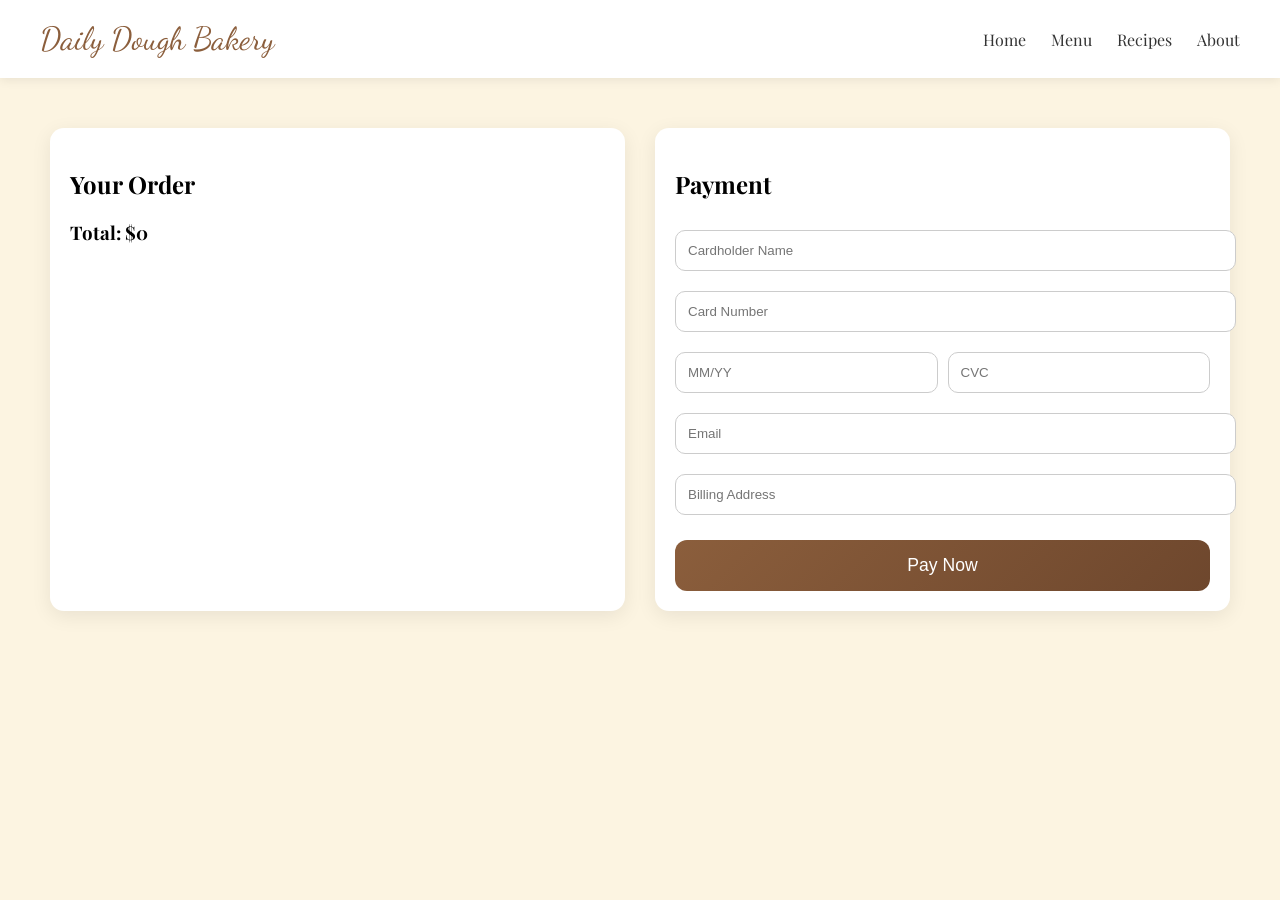
==== checkout.html @ 749f6821 "new project" ====
<!DOCTYPE html>
<html lang="en">
<head>
  <meta charset="UTF-8">
  <meta name="viewport" content="width=device-width, initial-scale=1.0">

  <title>Checkout - Daily Dough Bakery</title>

  <link rel="stylesheet" href="checkout.css">

  <link href="https://fonts.googleapis.com/css2?family=Playfair+Display&family=Dancing+Script&display=swap" rel="stylesheet">
</head>

<body>

<!-- NAVBAR -->
<nav class="navbar">

  <div class="nav-logo">
    Daily Dough Bakery
  </div>

  <div class="nav-links">
    <a href="index.html">Home</a>
    <a href="menu.html">Menu</a>
    <a href="recipes.html">Recipes</a>
    <a href="about.html">About</a>
  </div>

</nav>

<!-- CHECKOUT -->
<div class="checkout">

  <!-- SUMMARY -->
  <div class="summary">

    <h2>Your Order</h2>

    <div id="orderItems"></div>

    <div class="total">
      <h3 id="orderTotal">Total: $0</h3>
    </div>

  </div>

  <!-- PAYMENT -->
  <div class="payment">

    <h2>Payment</h2>

    <div class="card-ui">

      <input type="text" id="name" placeholder="Cardholder Name">
      <input type="text" id="cardNumber" placeholder="Card Number">

      <div class="row">
        <input type="text" id="expiry" placeholder="MM/YY">
        <input type="text" id="cvc" placeholder="CVC">
      </div>

      <input type="email" id="email" placeholder="Email">
      <input type="text" id="address" placeholder="Billing Address">

    </div>

    <button id="placeOrder">Pay Now</button>

  </div>

</div>

<!-- PROCESSING -->
<div id="processing" class="processing hidden">
  <div class="processing-box">
    <div class="spinner"></div>
    <h2>Processing Payment...</h2>
  </div>
</div>

<!-- CONFIRMATION -->
<div id="confirmation" class="popup hidden">

  <div class="popup-box">

    <h1>Order Confirmed 🎉</h1>

    <p>Your fresh bakery order is being prepared.</p>

    <button onclick="goHome()">Back to Home</button>

  </div>

</div>

<script src="checkout.js"></script>

</body>
</html>
---- checkout.css ----
body {
  margin: 0;
  font-family: 'Playfair Display', serif;
  background: #FCF4E1;
}

/* NAVBAR */
.navbar {
  display: flex;
  justify-content: space-between;
  align-items: center;

  padding: 20px 40px;

  background: white;

  box-shadow: 0 2px 10px rgba(0,0,0,0.08);
}

.nav-logo {
  font-family: 'Dancing Script', cursive;
  font-size: 2rem;
  color: #8b5e3c;
}

.nav-links {
  display: flex;
  gap: 25px;
}

.nav-links a {
  text-decoration: none;
  color: #333;
}

/* LAYOUT */
.checkout {
  display: flex;
  gap: 30px;

  padding: 50px;
}

.summary,
.payment {
  flex: 1;

  background: white;

  padding: 20px;

  border-radius: 14px;

  box-shadow: 0 5px 20px rgba(0,0,0,0.08);
}

.summary {
  position: sticky;
  top: 100px;
}

/* INPUTS */
input {
  width: 100%;

  padding: 12px;

  margin: 10px 0;

  border-radius: 10px;

  border: 1px solid #ccc;
}

.row {
  display: flex;
  gap: 10px;
}

.row input {
  flex: 1;
}

/* BUTTON */
#placeOrder {
  width: 100%;

  padding: 15px;

  background: linear-gradient(135deg, #8b5e3c, #6e472d);
  color: white;

  border: none;
  border-radius: 12px;

  cursor: pointer;

  font-size: 1.1rem;

  margin-top: 15px;

  transition: 0.3s ease;
}

#placeOrder:hover {
  transform: translateY(-2px);
  box-shadow: 0 10px 20px rgba(139,94,60,0.3);
}

/* ORDER ITEMS */
.order-item {
  border-bottom: 1px solid #eee;

  padding: 10px 0;
}

/* POPUP */
.popup {
  position: fixed;

  top: 0;
  left: 0;

  width: 100%;
  height: 100%;

  background: rgba(0,0,0,0.5);

  display: flex;

  justify-content: center;

  align-items: center;
}

.popup-box {
  background: white;

  padding: 40px;

  border-radius: 14px;

  text-align: center;
}

/* LOADING SCREEN */
.processing {
  position: fixed;

  top: 0;
  left: 0;

  width: 100%;
  height: 100%;

  background: rgba(0,0,0,0.6);

  display: flex;
  justify-content: center;
  align-items: center;
}

.processing-box {
  background: white;

  padding: 40px;

  border-radius: 16px;

  text-align: center;
}

.spinner {
  width: 40px;
  height: 40px;

  border: 4px solid #eee;
  border-top: 4px solid #8b5e3c;

  border-radius: 50%;

  margin: 0 auto 15px;

  animation: spin 1s linear infinite;
}

@keyframes spin {
  100% { transform: rotate(360deg); }
}

.hidden {
  display: none !important;
}
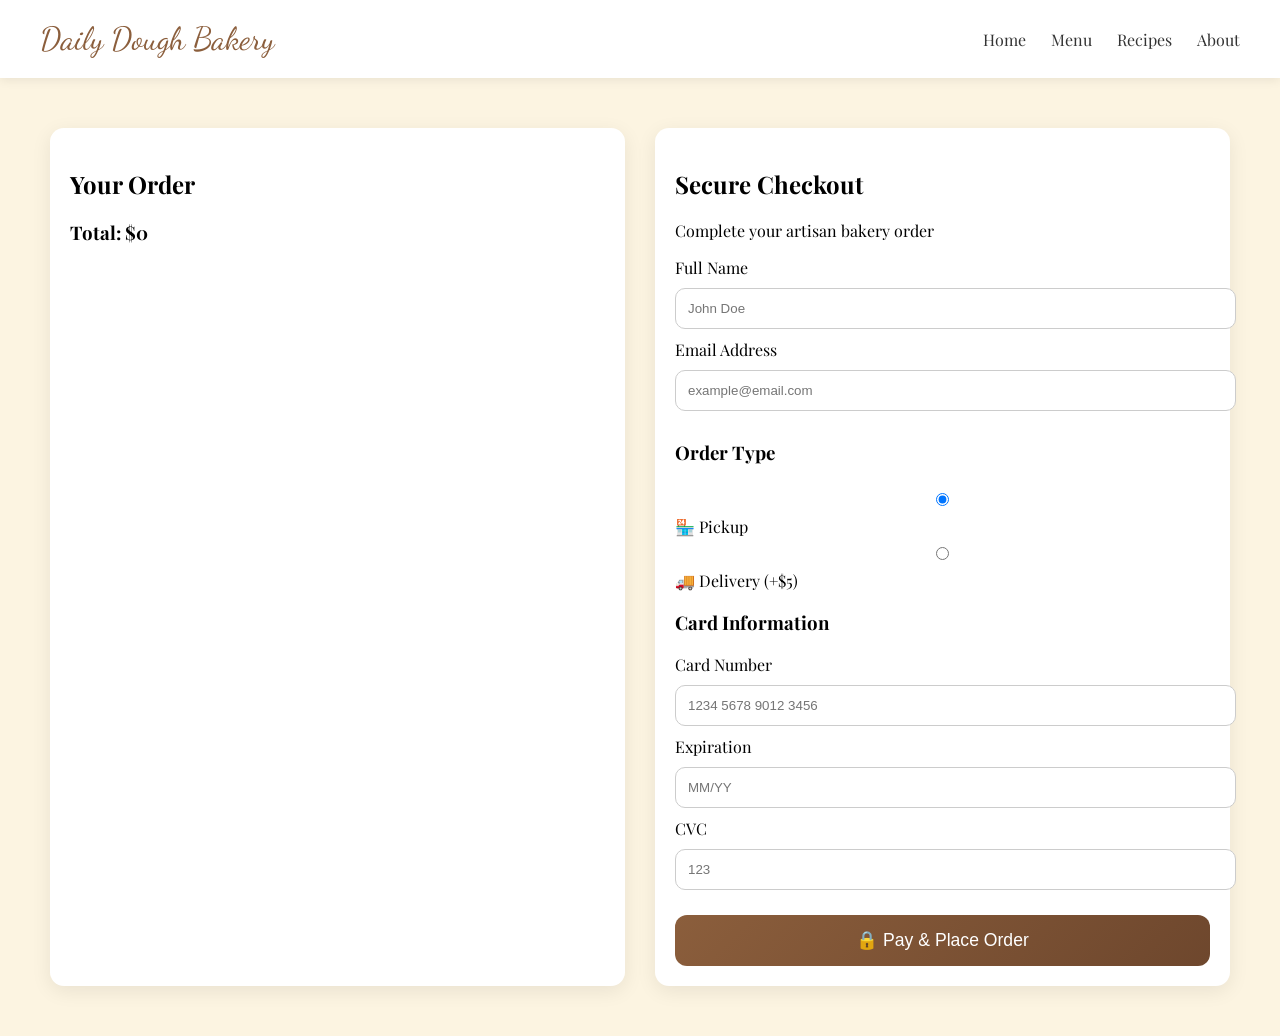
==== commit bd6ef663: "added delivery option" ====
--- a/checkout.html
+++ b/checkout.html
@@ -1,6 +1,7 @@
 <!DOCTYPE html>
 <html lang="en">
 <head>
+
   <meta charset="UTF-8">
   <meta name="viewport" content="width=device-width, initial-scale=1.0">
 
@@ -9,6 +10,7 @@
   <link rel="stylesheet" href="checkout.css">
 
   <link href="https://fonts.googleapis.com/css2?family=Playfair+Display&family=Dancing+Script&display=swap" rel="stylesheet">
+
 </head>
 
 <body>
@@ -32,7 +34,7 @@
 <!-- CHECKOUT -->
 <div class="checkout">
 
-  <!-- SUMMARY -->
+  <!-- ORDER SUMMARY -->
   <div class="summary">
 
     <h2>Your Order</h2>
@@ -48,35 +50,129 @@
   <!-- PAYMENT -->
   <div class="payment">
 
-    <h2>Payment</h2>
-
-    <div class="card-ui">
-
-      <input type="text" id="name" placeholder="Cardholder Name">
-      <input type="text" id="cardNumber" placeholder="Card Number">
-
-      <div class="row">
-        <input type="text" id="expiry" placeholder="MM/YY">
-        <input type="text" id="cvc" placeholder="CVC">
+    <h2>Secure Checkout</h2>
+
+    <p class="checkout-subtitle">
+      Complete your artisan bakery order
+    </p>
+
+    <!-- CUSTOMER INFO -->
+    <div class="input-group">
+
+      <label>Full Name</label>
+      <input type="text" id="name" placeholder="John Doe">
+
+    </div>
+
+    <div class="input-group">
+
+      <label>Email Address</label>
+      <input type="email" id="email" placeholder="example@email.com">
+
+    </div>
+
+    <!-- DELIVERY -->
+    <h3>Order Type</h3>
+
+    <div class="delivery-options">
+
+      <label class="delivery-card">
+
+        <input
+          type="radio"
+          name="deliveryType"
+          value="pickup"
+          checked
+        >
+
+        <span>🏪 Pickup</span>
+
+      </label>
+
+      <label class="delivery-card">
+
+        <input
+          type="radio"
+          name="deliveryType"
+          value="delivery"
+        >
+
+        <span>🚚 Delivery (+$5)</span>
+
+      </label>
+
+    </div>
+
+    <!-- DELIVERY INFO -->
+    <div id="deliveryInfo" class="hidden">
+
+      <div class="input-group">
+
+        <label>Delivery Address</label>
+
+        <input
+          type="text"
+          id="address"
+          placeholder="123 Main Street"
+        >
+
       </div>
 
-      <input type="email" id="email" placeholder="Email">
-      <input type="text" id="address" placeholder="Billing Address">
-
-    </div>
-
-    <button id="placeOrder">Pay Now</button>
-
-  </div>
-
-</div>
-
-<!-- PROCESSING -->
-<div id="processing" class="processing hidden">
-  <div class="processing-box">
-    <div class="spinner"></div>
-    <h2>Processing Payment...</h2>
-  </div>
+    </div>
+
+    <!-- PAYMENT -->
+    <h3>Card Information</h3>
+
+    <div class="card-box">
+
+      <div class="input-group">
+
+        <label>Card Number</label>
+
+        <input
+          type="text"
+          placeholder="1234 5678 9012 3456"
+        >
+
+      </div>
+
+      <div class="card-row">
+
+        <div class="input-group">
+
+          <label>Expiration</label>
+
+          <input
+            type="text"
+            placeholder="MM/YY"
+          >
+
+        </div>
+
+        <div class="input-group">
+
+          <label>CVC</label>
+
+          <input
+            type="text"
+            placeholder="123"
+          >
+
+        </div>
+
+      </div>
+
+    </div>
+
+    <!-- BUTTON -->
+    <button id="placeOrder">
+
+      🔒 Pay & Place Order
+
+    </button>
+
+  </div>
+
 </div>
 
 <!-- CONFIRMATION -->
@@ -84,17 +180,26 @@
 
   <div class="popup-box">
 
-    <h1>Order Confirmed 🎉</h1>
-
-    <p>Your fresh bakery order is being prepared.</p>
-
-    <button onclick="goHome()">Back to Home</button>
+    <div class="success-icon">
+      ✓
+    </div>
+
+    <h1>Order Confirmed</h1>
+
+    <p>
+      Your fresh artisan bread is now being prepared.
+    </p>
+
+    <button onclick="goHome()">
+      Back to Home
+    </button>
 
   </div>
 
 </div>
 
 <script src="checkout.js"></script>
+<script src="main.js"></script>
 
 </body>
 </html>
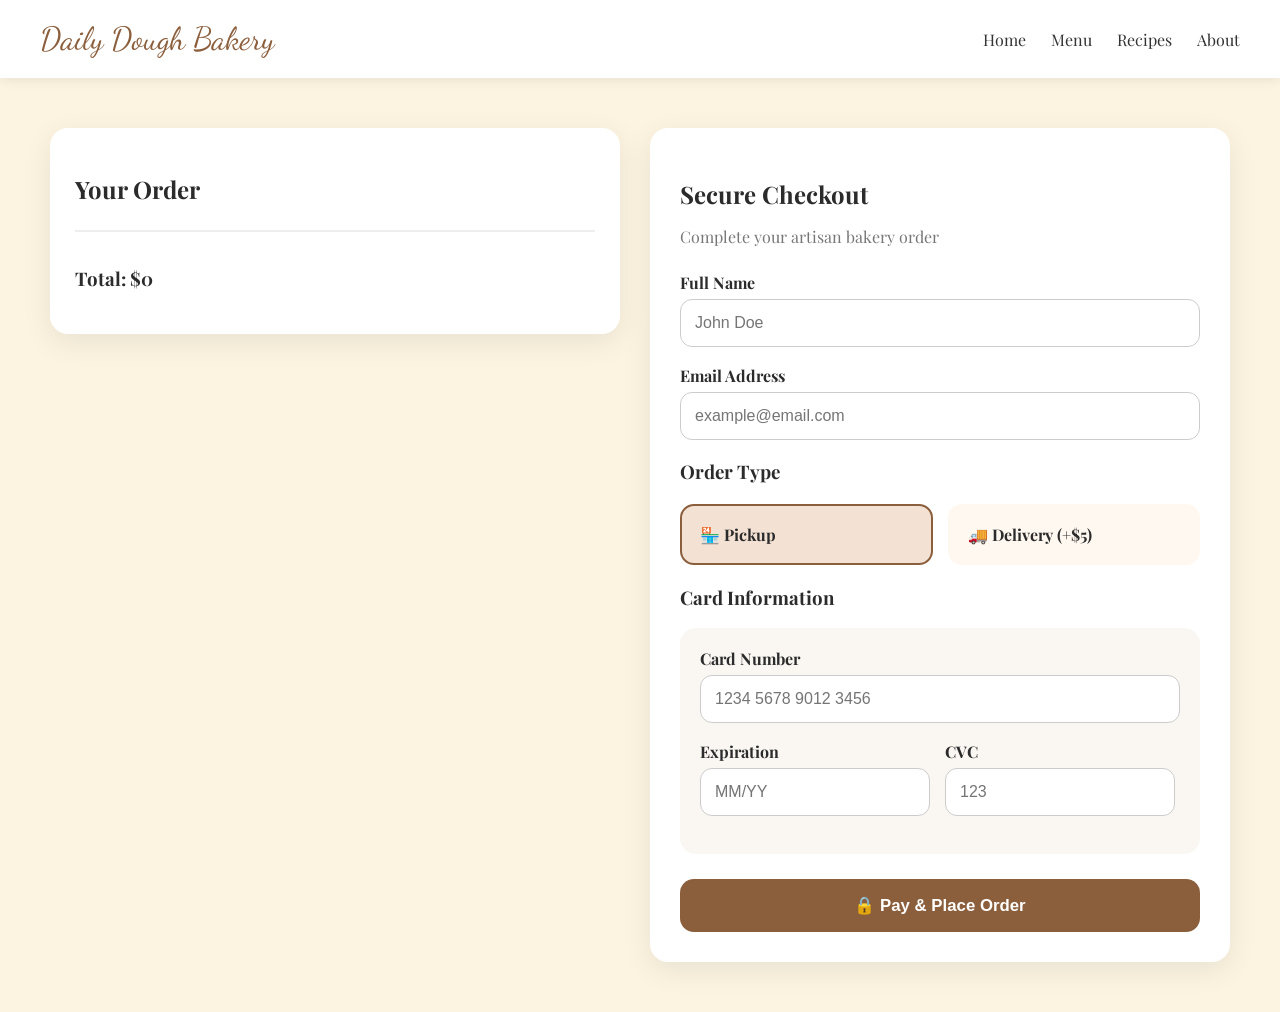
==== commit 0b42a1f3: "fixed the code" ====
--- a/checkout.html
+++ b/checkout.html
@@ -56,108 +56,65 @@
       Complete your artisan bakery order
     </p>
 
-    <!-- CUSTOMER INFO -->
+    <!-- NAME -->
     <div class="input-group">
-
       <label>Full Name</label>
       <input type="text" id="name" placeholder="John Doe">
-
     </div>
 
+    <!-- EMAIL -->
     <div class="input-group">
-
       <label>Email Address</label>
       <input type="email" id="email" placeholder="example@email.com">
-
     </div>
 
-    <!-- DELIVERY -->
+    <!-- DELIVERY OPTIONS -->
     <h3>Order Type</h3>
 
     <div class="delivery-options">
 
       <label class="delivery-card">
-
-        <input
-          type="radio"
-          name="deliveryType"
-          value="pickup"
-          checked
-        >
-
+        <input type="radio" name="deliveryType" value="pickup" checked>
         <span>🏪 Pickup</span>
-
       </label>
 
       <label class="delivery-card">
-
-        <input
-          type="radio"
-          name="deliveryType"
-          value="delivery"
-        >
-
+        <input type="radio" name="deliveryType" value="delivery">
         <span>🚚 Delivery (+$5)</span>
-
       </label>
 
     </div>
 
-    <!-- DELIVERY INFO -->
+    <!-- ADDRESS (hidden unless delivery) -->
     <div id="deliveryInfo" class="hidden">
 
       <div class="input-group">
-
         <label>Delivery Address</label>
-
-        <input
-          type="text"
-          id="address"
-          placeholder="123 Main Street"
-        >
-
+        <input type="text" id="address" placeholder="123 Main Street">
       </div>
 
     </div>
 
-    <!-- PAYMENT -->
+    <!-- CARD -->
     <h3>Card Information</h3>
 
     <div class="card-box">
 
       <div class="input-group">
-
         <label>Card Number</label>
-
-        <input
-          type="text"
-          placeholder="1234 5678 9012 3456"
-        >
-
+        <input type="text" placeholder="1234 5678 9012 3456">
       </div>
 
       <div class="card-row">
 
         <div class="input-group">
-
           <label>Expiration</label>
-
-          <input
-            type="text"
-            placeholder="MM/YY"
-          >
-
+          <input type="text" placeholder="MM/YY">
         </div>
 
         <div class="input-group">
-
           <label>CVC</label>
-
-          <input
-            type="text"
-            placeholder="123"
-          >
-
+          <input type="text" placeholder="123">
         </div>
 
       </div>
@@ -166,9 +123,7 @@
 
     <!-- BUTTON -->
     <button id="placeOrder">
-
       🔒 Pay & Place Order
-
     </button>
 
   </div>
@@ -180,26 +135,19 @@
 
   <div class="popup-box">
 
-    <div class="success-icon">
-      ✓
-    </div>
+    <div class="success-icon">✓</div>
 
     <h1>Order Confirmed</h1>
 
-    <p>
-      Your fresh artisan bread is now being prepared.
-    </p>
+    <p>Your fresh artisan bread is now being prepared.</p>
 
-    <button onclick="goHome()">
-      Back to Home
-    </button>
+    <button onclick="goHome()">Back to Home</button>
 
   </div>
 
 </div>
 
 <script src="checkout.js"></script>
-<script src="main.js"></script>
 
 </body>
 </html>
--- a/checkout.css
+++ b/checkout.css
@@ -1,8 +1,8 @@
-
 body {
   margin: 0;
   font-family: 'Playfair Display', serif;
   background: #FCF4E1;
+  color: #2b2b2b;
 }
 
 /* NAVBAR */
@@ -15,7 +15,12 @@
 
   background: white;
 
-  box-shadow: 0 2px 10px rgba(0,0,0,0.08);
+  box-shadow: 0 2px 12px rgba(0,0,0,0.08);
+
+  position: sticky;
+  top: 0;
+
+  z-index: 1000;
 }
 
 .nav-logo {
@@ -32,6 +37,11 @@
 .nav-links a {
   text-decoration: none;
   color: #333;
+  transition: 0.3s ease;
+}
+
+.nav-links a:hover {
+  color: #8b5e3c;
 }
 
 /* LAYOUT */
@@ -40,79 +50,198 @@
   gap: 30px;
 
   padding: 50px;
-}
-
-.summary,
+
+  align-items: flex-start;
+}
+
+/* SUMMARY */
+.summary {
+  flex: 1;
+
+  background: white;
+
+  padding: 25px;
+
+  border-radius: 18px;
+
+  position: sticky;
+  top: 100px;
+
+  box-shadow: 0 8px 30px rgba(0,0,0,0.08);
+}
+
+.summary h2 {
+  margin-bottom: 25px;
+}
+
+/* PAYMENT */
 .payment {
   flex: 1;
 
   background: white;
 
-  padding: 20px;
-
-  border-radius: 14px;
-
-  box-shadow: 0 5px 20px rgba(0,0,0,0.08);
-}
-
-.summary {
-  position: sticky;
-  top: 100px;
+  padding: 30px;
+
+  border-radius: 18px;
+
+  box-shadow: 0 8px 30px rgba(0,0,0,0.08);
+}
+
+.payment h2 {
+  margin-bottom: 5px;
+}
+
+.checkout-subtitle {
+  color: #777;
+  margin-bottom: 25px;
 }
 
 /* INPUTS */
+.input-group {
+  margin-bottom: 18px;
+}
+
+.input-group label {
+  display: block;
+
+  margin-bottom: 6px;
+
+  font-weight: bold;
+}
+
 input {
   width: 100%;
 
-  padding: 12px;
-
-  margin: 10px 0;
-
-  border-radius: 10px;
+  padding: 14px;
+
+  border-radius: 12px;
 
   border: 1px solid #ccc;
-}
-
-.row {
-  display: flex;
-  gap: 10px;
-}
-
-.row input {
+
+  font-size: 1rem;
+
+  box-sizing: border-box;
+
+  transition: 0.3s ease;
+}
+
+input:focus {
+  outline: none;
+
+  border-color: #8b5e3c;
+
+  box-shadow: 0 0 10px rgba(139,94,60,0.2);
+}
+
+/* DELIVERY */
+.delivery-options {
+  display: flex;
+  gap: 15px;
+
+  margin: 20px 0;
+}
+
+.delivery-card {
   flex: 1;
+
+  background: #fff8f0;
+
+  border: 2px solid transparent;
+
+  padding: 18px;
+
+  border-radius: 14px;
+
+  cursor: pointer;
+
+  transition: 0.3s ease;
+}
+
+.delivery-card:hover {
+  border-color: #8b5e3c;
+}
+
+.delivery-card input {
+  display: none;
+}
+
+.delivery-card span {
+  font-weight: bold;
+}
+
+.delivery-card:has(input:checked) {
+  border-color: #8b5e3c;
+
+  background: #f3e2d3;
+}
+
+/* CARD BOX */
+.card-box {
+  background: #faf7f3;
+
+  padding: 20px;
+
+  border-radius: 16px;
+
+  margin-top: 15px;
+}
+
+.card-row {
+  display: flex;
+  gap: 15px;
 }
 
 /* BUTTON */
 #placeOrder {
   width: 100%;
 
-  padding: 15px;
-
-  background: linear-gradient(135deg, #8b5e3c, #6e472d);
+  padding: 16px;
+
+  border: none;
+
+  border-radius: 14px;
+
+  background: #8b5e3c;
   color: white;
 
-  border: none;
-  border-radius: 12px;
+  font-size: 1.05rem;
+  font-weight: bold;
 
   cursor: pointer;
 
-  font-size: 1.1rem;
-
-  margin-top: 15px;
+  margin-top: 25px;
 
   transition: 0.3s ease;
 }
 
 #placeOrder:hover {
+  background: #6e472d;
+
   transform: translateY(-2px);
-  box-shadow: 0 10px 20px rgba(139,94,60,0.3);
 }
 
 /* ORDER ITEMS */
 .order-item {
-  border-bottom: 1px solid #eee;
-
-  padding: 10px 0;
+  background: #fff8f0;
+
+  padding: 15px;
+
+  border-radius: 12px;
+
+  margin-bottom: 15px;
+}
+
+.order-item p {
+  margin: 6px 0;
+}
+
+/* TOTAL */
+.total {
+  margin-top: 20px;
+
+  padding-top: 15px;
+
+  border-top: 2px solid #eee;
 }
 
 /* POPUP */
@@ -130,8 +259,9 @@
   display: flex;
 
   justify-content: center;
-
   align-items: center;
+
+  z-index: 3000;
 }
 
 .popup-box {
@@ -139,56 +269,104 @@
 
   padding: 40px;
 
-  border-radius: 14px;
+  border-radius: 20px;
 
   text-align: center;
-}
-
-/* LOADING SCREEN */
-.processing {
-  position: fixed;
-
-  top: 0;
-  left: 0;
-
-  width: 100%;
-  height: 100%;
-
-  background: rgba(0,0,0,0.6);
+
+  width: 350px;
+
+  animation: popupShow 0.3s ease;
+}
+
+@keyframes popupShow {
+  from {
+    opacity: 0;
+    transform: scale(0.9);
+  }
+
+  to {
+    opacity: 1;
+    transform: scale(1);
+  }
+}
+
+.success-icon {
+  width: 80px;
+  height: 80px;
+
+  margin: 0 auto 20px;
+
+  background: #8b5e3c;
+  color: white;
+
+  border-radius: 50%;
 
   display: flex;
   justify-content: center;
   align-items: center;
-}
-
-.processing-box {
-  background: white;
-
-  padding: 40px;
-
-  border-radius: 16px;
-
-  text-align: center;
-}
-
-.spinner {
-  width: 40px;
-  height: 40px;
-
-  border: 4px solid #eee;
-  border-top: 4px solid #8b5e3c;
-
-  border-radius: 50%;
-
-  margin: 0 auto 15px;
-
-  animation: spin 1s linear infinite;
-}
-
-@keyframes spin {
-  100% { transform: rotate(360deg); }
-}
-
+
+  font-size: 2rem;
+}
+
+.popup-box button {
+  margin-top: 20px;
+
+  padding: 12px 24px;
+
+  border: none;
+
+  border-radius: 12px;
+
+  background: #8b5e3c;
+  color: white;
+
+  cursor: pointer;
+
+  transition: 0.3s ease;
+}
+
+.popup-box button:hover {
+  background: #6e472d;
+}
+
+/* HIDDEN */
 .hidden {
   display: none !important;
+}
+
+/* MOBILE */
+@media (max-width: 900px) {
+
+  .checkout {
+    flex-direction: column;
+    padding: 20px;
+  }
+
+  .summary {
+    position: static;
+    width: 100%;
+  }
+
+  .payment {
+    width: 100%;
+  }
+
+  .card-row {
+    flex-direction: column;
+  }
+
+  .delivery-options {
+    flex-direction: column;
+  }
+
+  .navbar {
+    flex-direction: column;
+    gap: 15px;
+  }
+
+  .nav-links {
+    flex-wrap: wrap;
+    justify-content: center;
+  }
+
 }
